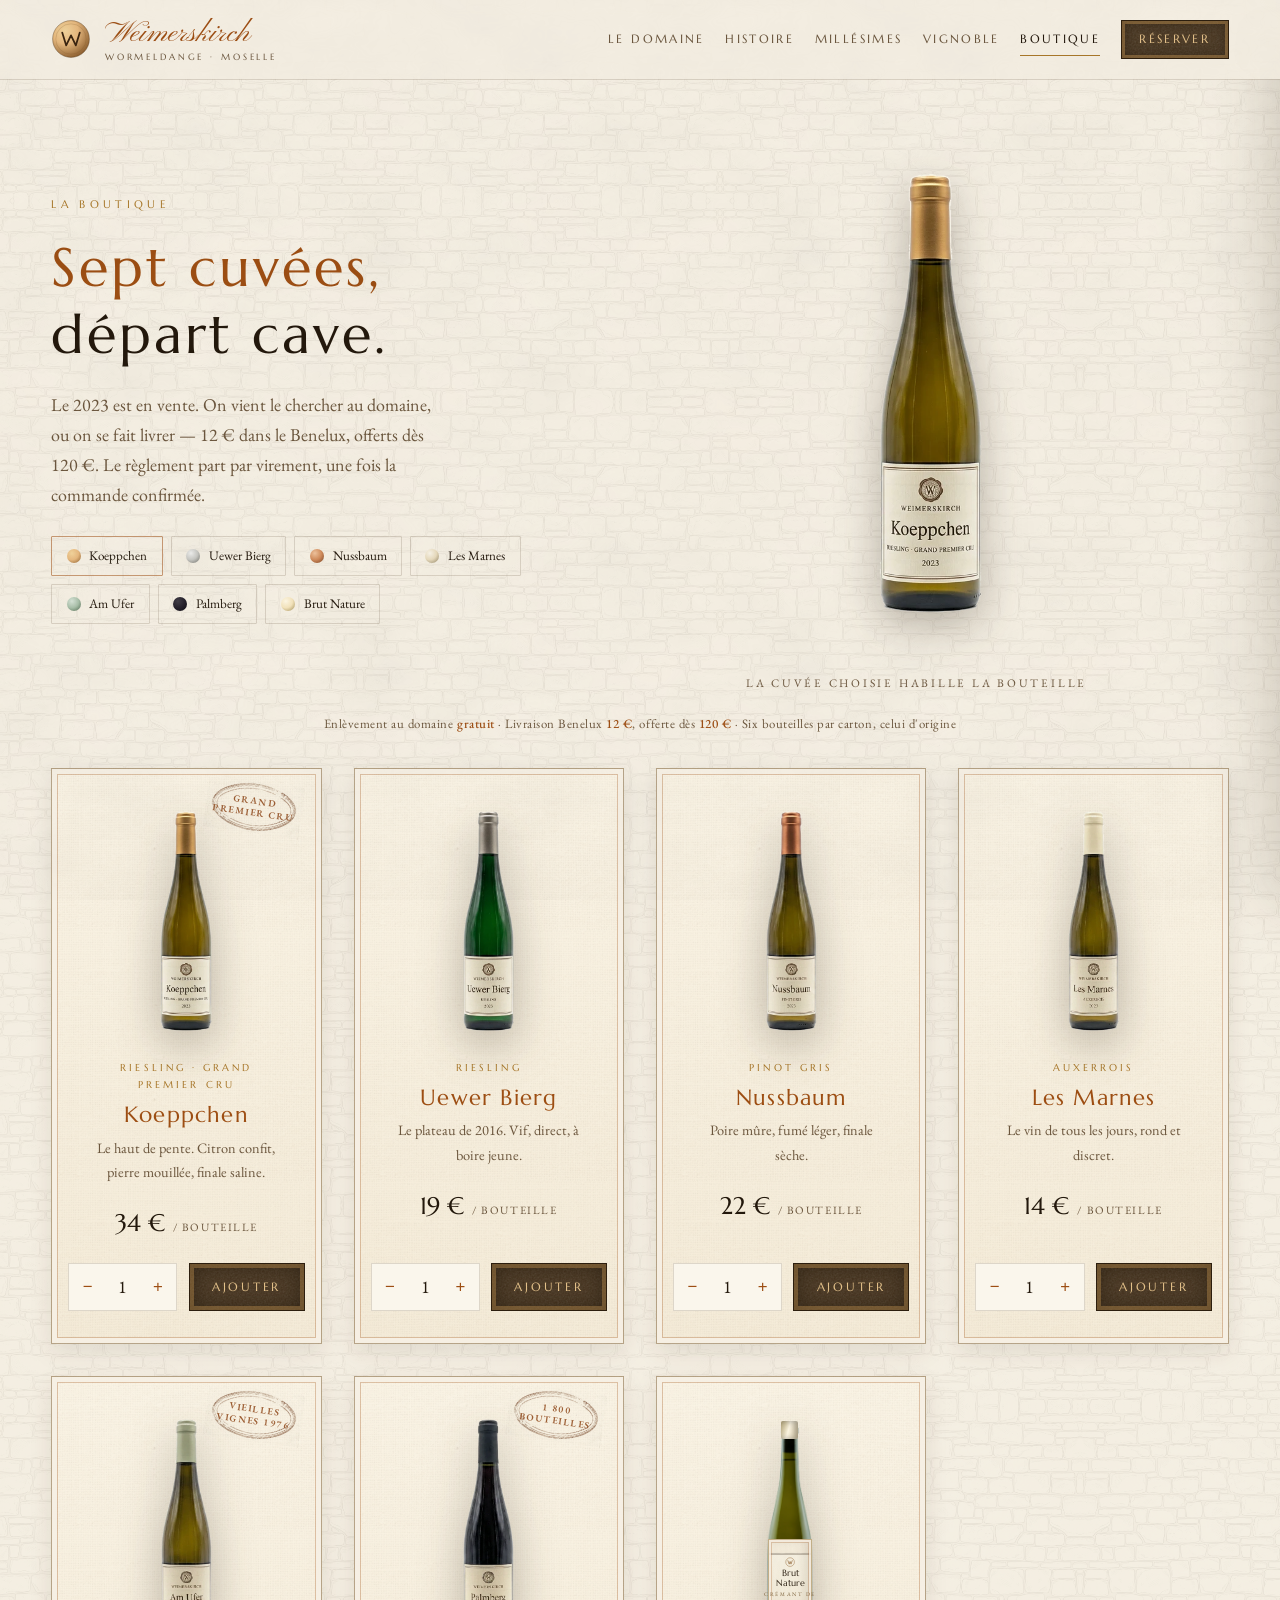
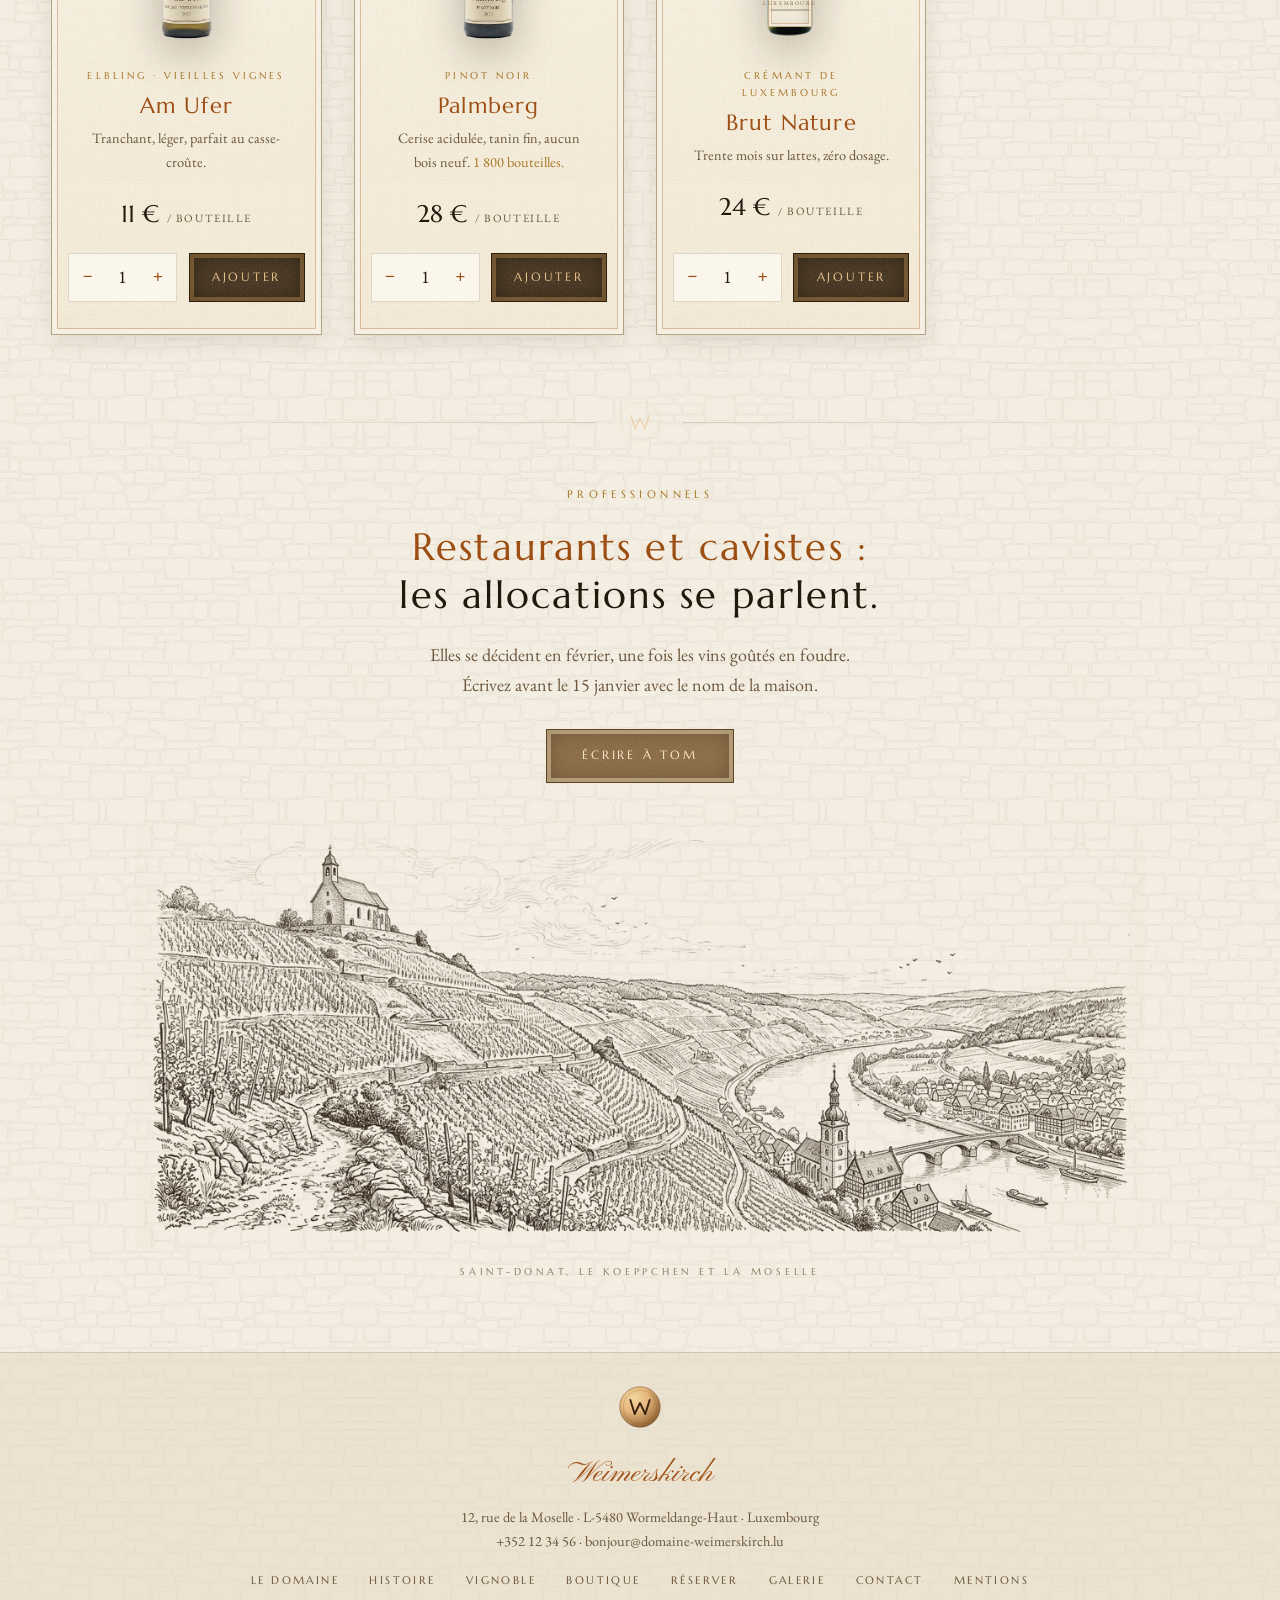
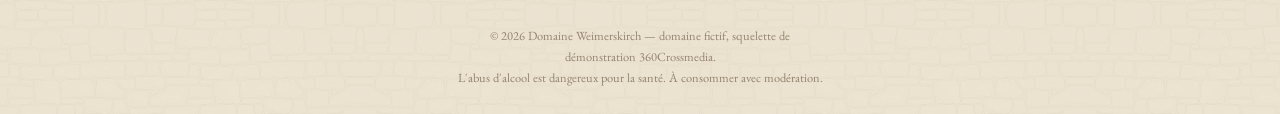
==== boutique.html @ f06a96c1 "Domaine Weimerskirch — site pilote vigneron (démo) Co-Authored-By: Claude Fable 5 <noreply@anthropic" ====
<!DOCTYPE html>
<html lang="fr">
<head>
<meta charset="utf-8">
<meta name="viewport" content="width=device-width, initial-scale=1">
<title>Boutique — Domaine Weimerskirch</title>
<meta name="description" content="Les sept cuvées du domaine, départ cave ou livraison Benelux. Enlèvement gratuit, livraison offerte dès 120 €.">
<link rel="preconnect" href="https://fonts.googleapis.com">
<link rel="preconnect" href="https://fonts.gstatic.com" crossorigin>
<link href="https://fonts.googleapis.com/css2?family=Marcellus&family=EB+Garamond:ital,wght@0,400..600;1,400..500&family=Pinyon+Script&display=swap" rel="stylesheet">
<link rel="stylesheet" href="assets/css/site.css">
<link rel="icon" href="data:image/svg+xml,%3Csvg xmlns='http://www.w3.org/2000/svg' viewBox='0 0 32 32'%3E%3Ccircle cx='16' cy='16' r='15' fill='%23e6b87e'/%3E%3Cpath d='M9 11 L12.4 21.5 L16 13.5 L19.6 21.5 L23 11' fill='none' stroke='%233a2410' stroke-width='2.6' stroke-linejoin='round' stroke-linecap='round'/%3E%3C/svg%3E">
</head>
<body>
<a class="saut-contenu" href="#contenu">Aller au contenu</a>

<div class="barre barre--posee" data-barre>
  <a class="marque" href="index.html">
    <svg class="marque__sceau" viewBox="0 0 100 100" aria-hidden="true">
  <defs><radialGradient id="orSceaumarquesceau" cx="34%" cy="28%" r="78%">
    <stop offset="0%" stop-color="#f2d49c"/><stop offset="45%" stop-color="#e6b87e"/><stop offset="100%" stop-color="#8a5c2c"/>
  </radialGradient></defs>
  <circle cx="50" cy="50" r="46" fill="url(#orSceaumarquesceau)"/>
  <circle cx="50" cy="50" r="46" fill="none" stroke="#553a1c" stroke-width="1"/>
  <circle cx="50" cy="50" r="38" fill="none" stroke="#7a5228" stroke-width="0.7" opacity="0.7"/>
  <path d="M28 34 L38 66 L50 41 L62 66 L72 34" fill="none" stroke="#3a2410" stroke-width="4.4" stroke-linejoin="round" stroke-linecap="round"/>
</svg>
    <span class="marque__nom">Weimerskirch<span class="marque__lieu">Wormeldange · Moselle</span></span>
  </a>
  <button class="bouton-menu" type="button" data-bouton-menu aria-expanded="false" aria-controls="navigation">Menu</button>
  <nav class="nav" id="navigation" data-nav aria-label="Principale">
    <a href="index.html">Le domaine</a>
    <a href="histoire.html">Histoire</a>
    <a href="histoire.html#carnet" data-va-carnet>Millésimes</a>
    <a href="vignoble.html">Vignoble</a>
    <a href="boutique.html" aria-current="page">Boutique</a>
    <a class="nav__panier" href="boutique.html#panier" data-panier-lien data-vide="true">Panier</a>
    <a class="nav__action" href="reservation.html">Réserver</a>
  </nav>
</div>
<main id="contenu">

<section class="section" style="padding-top:3rem;padding-bottom:2.5rem">
  <div class="section__contenu duo" style="align-items:center">
    <div data-lever>
      <p class="avant-titre">La boutique</p>
      <h1>Sept cuvées,<br><em>départ cave.</em></h1>
      <p class="sourdine" style="max-width:44ch">Le 2023 est en vente. On vient le chercher au domaine,
      ou on se fait livrer — 12 € dans le Benelux, offerts dès 120 €. Le règlement
      part par virement, une fois la commande confirmée.</p>
      <div class="cuvee-choix" data-cuvee-choix style="display:flex;flex-wrap:wrap;gap:0.5rem;margin-top:1.6rem"></div>
    </div>
    <div>
      <div data-scene3d style="aspect-ratio:3/4;max-height:540px;max-width:400px;margin-inline:auto;position:relative">
        <p data-scene3d-legende style="position:absolute;left:0;right:0;bottom:0.6rem;text-align:center;font-size:0.66rem;letter-spacing:0.24em;text-transform:uppercase;color:var(--cendre);margin:0">
          La cuvée choisie habille la bouteille</p>
      </div>
    </div>
  </div>
</section>

<div class="bandeau-boutique">Enlèvement au domaine <strong>gratuit</strong> · Livraison Benelux <strong>12 €</strong>, offerte dès <strong>120 €</strong> · Six bouteilles par carton, celui d'origine</div>

<section class="section">
  <div class="section__contenu">
    <div class="rayon" data-rayon></div>
  </div>
</section>

<section class="section section--panneau">
  <div class="section__contenu centre">
    <div class="sceau-section" aria-hidden="true"><svg viewBox="0 0 100 100" aria-hidden="true">
  <circle cx="50" cy="50" r="46" fill="none" stroke="#e6b87e" stroke-width="1" opacity="0.55"/>
  <path d="M28 34 L38 66 L50 41 L62 66 L72 34" fill="none" stroke="#e6b87e" stroke-width="2.4" stroke-linejoin="round" opacity="0.65"/>
</svg></div>
    <p class="avant-titre">Professionnels</p>
    <h2 style="max-width:26ch;margin-inline:auto">Restaurants et cavistes : <em>les allocations se parlent.</em></h2>
    <p class="sourdine" style="margin-inline:auto;max-width:52ch">Elles se décident en février, une fois les vins
    goûtés en foudre. Écrivez avant le 15 janvier avec le nom de la maison.</p>
    <p style="margin-top:1.8rem"><a class="bouton" href="contact.html">Écrire à Tom</a></p>
  </div>
</section>
</main>

<div class="voile" data-voile hidden></div>
<aside class="tiroir" data-tiroir aria-label="Panier" hidden>
  <div class="tiroir__tete">
    <h2>Panier</h2>
    <button class="tiroir__fermer" type="button" data-tiroir-fermer>Fermer</button>
  </div>
  <div class="tiroir__lignes" data-tiroir-lignes></div>
  <div class="tiroir__pied">
    <p class="tiroir__total"><small>Sous-total</small> <output data-tiroir-total>0 €</output></p>
    <a class="bouton--plein" href="commande.html">Passer commande</a>
  </div>
</aside>

<footer class="pied">
  <div class="pied__sceau"><svg class="" viewBox="0 0 100 100" aria-hidden="true">
  <defs><radialGradient id="orSceau" cx="34%" cy="28%" r="78%">
    <stop offset="0%" stop-color="#f2d49c"/><stop offset="45%" stop-color="#e6b87e"/><stop offset="100%" stop-color="#8a5c2c"/>
  </radialGradient></defs>
  <circle cx="50" cy="50" r="46" fill="url(#orSceau)"/>
  <circle cx="50" cy="50" r="46" fill="none" stroke="#553a1c" stroke-width="1"/>
  <circle cx="50" cy="50" r="38" fill="none" stroke="#7a5228" stroke-width="0.7" opacity="0.7"/>
  <path d="M28 34 L38 66 L50 41 L62 66 L72 34" fill="none" stroke="#3a2410" stroke-width="4.4" stroke-linejoin="round" stroke-linecap="round"/>
</svg></div>
  <p class="pied__nom">Weimerskirch</p>
  <p class="pied__adresse">12, rue de la Moselle · L-5480 Wormeldange-Haut · Luxembourg<br>
  <a href="tel:+352123456">+352 12 34 56</a> · <a href="mailto:bonjour@domaine-weimerskirch.lu">bonjour@domaine-weimerskirch.lu</a></p>
  <nav class="pied__nav" aria-label="Pied de page">
    <a href="index.html">Le domaine</a>
    <a href="histoire.html">Histoire</a>
    <a href="vignoble.html">Vignoble</a>
    <a href="boutique.html">Boutique</a>
    <a href="reservation.html">Réserver</a>
    <a href="galerie.html">Galerie</a>
    <a href="contact.html">Contact</a>
    <a href="mentions.html">Mentions</a>
  </nav>
  <p class="pied__mention">© 2026 Domaine Weimerskirch — domaine fictif, squelette de démonstration 360Crossmedia.<br>
  L'abus d'alcool est dangereux pour la santé. À consommer avec modération.</p>
</footer>
<script src="assets/js/site.js"></script>
<script src="assets/js/boutique.js"></script>
</body>
</html>
---- assets/css/site.css ----
/* =====================================================================
   DOMAINE WEIMERSKIRCH — v5
   La typo validée de la v2 (Marcellus, cuivre, Pinyon) sur fond clair :
   la page est ivoire et chaude, les photos de cave restent sombres et
   portent le registre. Boutique, réservation et 3D conservées.
   ===================================================================== */

:root {
  /* Fonds clairs, du papier au parchemin */
  --lin:       #f4eee2;
  --parchemin: #ebe2d0;
  --carte:     #faf6ec;

  /* Encres */
  --encre:  #23180c;   /* texte courant : brun très foncé, jamais noir */
  --terre:  #6b563d;   /* texte secondaire */
  --cuivre: #9d4e13;   /* accent v2, assombri pour tenir sur clair */
  --or:     #a87729;
  --feuille: #5c6e3c;   /* labels, sceaux, états actifs */
  --craie:  #f2ede8;   /* texte sur photo */
  --ligne:  rgba(119, 100, 79, 0.22);

  /* Sur les photos : la nuit de la v2 */
  --nuit: #14100d;

  --titre: 'Marcellus', 'Hoefler Text', Georgia, serif;
  --corps: 'EB Garamond', 'Iowan Old Style', Georgia, serif;
  --plume: 'Pinyon Script', cursive;

  --marge: clamp(1.5rem, 4vw, 4.5rem);
  --page: 1280px;
  --doux: cubic-bezier(0.25, 0.6, 0.3, 1);
}

* { box-sizing: border-box; }
html { -webkit-text-size-adjust: 100%; scroll-behavior: smooth; }

body {
  margin: 0;
  background: var(--lin);
  position: relative;
  color: var(--encre);
  font-family: var(--corps);
  font-size: 18px;
  font-weight: 400;
  line-height: 1.68;
  -webkit-font-smoothing: antialiased;
}

/* Le mur : moellons assisés dessinés, posés en fond de page.
   Les objets (cartes, registre, photos) sont posés dessus, opaques. */
body::before {
  content: '';
  position: absolute; /* défile avec la page — retour client */
  inset: 0;
  z-index: -1;
  pointer-events: none;
  opacity: 0.08;
  background-image: url('../img/mur-grave.jpg');
  background-size: 720px;
}
/* et la matière par-dessus, discrète */
body::after {
  content: '';
  position: fixed;
  inset: 0;
  z-index: 900;
  pointer-events: none;
  mix-blend-mode: multiply;
  opacity: 0.16;
  background-image: url("data:image/svg+xml,%3Csvg xmlns='http://www.w3.org/2000/svg' width='420' height='420'%3E%3Cfilter id='p'%3E%3CfeTurbulence type='fractalNoise' baseFrequency='0.012 0.018' numOctaves='4' seed='7' stitchTiles='stitch'/%3E%3CfeColorMatrix type='saturate' values='0'/%3E%3C/filter%3E%3Crect width='420' height='420' filter='url(%23p)' opacity='0.5'/%3E%3C/svg%3E");
}

::selection { background: rgba(168, 95, 40, 0.22); }

img { max-width: 100%; display: block; }
figure, dl, dd, p { margin: 0; }
p { margin-bottom: 1.1em; max-width: 62ch; }
p:last-child { margin-bottom: 0; }

h1, h2, h3 {
  font-family: var(--titre);
  font-weight: 400;
  letter-spacing: 0.055em;
  line-height: 1.24;
  color: var(--cuivre);
  margin: 0 0 1.3rem;
  text-wrap: balance;
}
h1 { font-size: clamp(2rem, 4.4vw, 3.4rem); }
h2 { font-size: clamp(1.7rem, 3vw, 2.5rem); }
h3 { font-size: clamp(1.2rem, 1.8vw, 1.55rem); color: var(--or); }

em { font-style: normal; color: var(--encre); }
.heros em { color: var(--craie); }

a { color: var(--cuivre); }
:focus-visible { outline: 2px solid var(--or); outline-offset: 3px; }

.saut-contenu {
  position: absolute; left: -9999px; top: 0; z-index: 100;
  background: var(--encre); color: var(--carte);
  padding: 0.8rem 1.3rem; font-size: 0.85rem; letter-spacing: 0.08em;
}
.saut-contenu:focus { left: 0; }

@media (prefers-reduced-motion: reduce) {
  html { scroll-behavior: auto; }
  *, *::before, *::after { animation: none !important; transition: none !important; }
}

/* ---------- Étiquettes : serif lettré, comme en v2 --------------------- */

.avant-titre {
  font-family: var(--titre);
  font-size: 0.68rem;
  letter-spacing: 0.4em;
  text-transform: uppercase;
  color: var(--or);
  margin: 0 0 1.3rem;
}

.sourdine { color: var(--terre); }

/* ---------- Barre : ivoire, toujours — aucun changement d'état ---------- */

.barre {
  position: fixed;
  top: 0; left: 0; right: 0;
  z-index: 90;
  display: flex;
  align-items: center;
  justify-content: space-between;
  gap: 2rem;
  padding: 1.1rem var(--marge);
  background: rgba(244, 238, 226, 0.96);
  backdrop-filter: blur(12px);
  -webkit-backdrop-filter: blur(12px);
  box-shadow: 0 1px 0 var(--ligne);
  transition: padding 400ms ease;
}
.barre[data-fond='true'] { padding-block: 0.7rem; }
.barre--posee { position: sticky; top: 0; }

.marque {
  display: flex;
  align-items: center;
  gap: 0.85rem;
  text-decoration: none;
  color: var(--cuivre);
  flex: none;
}
.marque__sceau { width: 40px; height: auto; flex: none; }
.marque__nom {
  font-family: var(--plume);
  font-size: 1.9rem;
  line-height: 0.9;
  padding-top: 0.12em;
}
.marque__lieu {
  display: block;
  font-family: var(--titre);
  font-size: 0.56rem;
  letter-spacing: 0.32em;
  text-transform: uppercase;
  color: var(--terre);
  padding-top: 0.5em;
}

.nav { display: flex; align-items: center; gap: clamp(0.9rem, 1.6vw, 1.8rem); }
.nav a {
  font-family: var(--titre);
  font-size: 0.74rem;
  letter-spacing: 0.2em;
  text-transform: uppercase;
  text-decoration: none;
  color: var(--terre);
  padding: 0.4rem 0;
  border-bottom: 1px solid transparent;
  transition: color 300ms ease, border-color 300ms ease;
}
.nav a:hover, .nav a:focus-visible { color: var(--encre); }
.nav a[aria-current='page'] { border-bottom-color: var(--or); color: var(--encre); }

.nav a.nav__action {
  background-color: #46331d;
  background-image: url("data:image/svg+xml,%3Csvg xmlns='http://www.w3.org/2000/svg' width='140' height='140'%3E%3Cfilter id='gb3'%3E%3CfeTurbulence type='fractalNoise' baseFrequency='0.55' numOctaves='3' stitchTiles='stitch'/%3E%3CfeColorMatrix type='saturate' values='0'/%3E%3C/filter%3E%3Crect width='140' height='140' filter='url(%23gb3)' opacity='0.16'/%3E%3C/svg%3E");
  border: 1px solid #2c1e0e;
  box-shadow: inset 0 0 0 2px rgba(70, 51, 29, 0), inset 0 0 0 3px rgba(196, 148, 82, 0.45), inset 0 0 14px rgba(20, 12, 4, 0.5);
  padding: 0.55rem 1.1rem;
  color: #e3c18a;
}
.nav a.nav__action:hover { background-color: #503a21; color: #f2d7a4; }

.nav a.nav__panier {
  border: 1px solid rgba(157, 78, 19, 0.55);
  box-shadow: inset 0 0 0 2px rgba(250, 246, 236, 0.9), inset 0 0 0 3px rgba(157, 78, 19, 0.25);
  background: var(--carte);
  padding: 0.45rem 0.95rem;
  color: var(--cuivre);
}
.nav a.nav__panier:hover { color: var(--encre); border-color: var(--encre); }
.nav a.nav__panier[data-vide='true'] { display: none; }

.bouton-menu {
  display: none;
  background: none; border: 0;
  color: var(--cuivre);
  font-family: var(--titre);
  font-size: 0.74rem;
  letter-spacing: 0.2em; text-transform: uppercase;
  cursor: pointer;
  padding: 0.5rem 0;
}

@media (max-width: 1080px) {
  /* Volet accroché SOUS la barre : la barre a un backdrop-filter, qui fait
     d'elle le bloc conteneur de tout descendant fixed — un panneau fixed
     plein écran s'y retrouve écrasé à la hauteur de la barre. On reste donc
     en absolute, relatif à la barre, en volet opaque. */
  .nav {
    position: absolute; top: 100%; left: 0; right: 0; z-index: 50;
    background: #f4eee2;
    border-top: 1px solid var(--ligne);
    box-shadow: 0 30px 60px rgba(35, 24, 12, 0.2);
    flex-direction: column;
    align-items: center;
    padding: 2.2rem 0 2.6rem;
    gap: 1.2rem;
    opacity: 0;
    transform: translateY(-8px);
    pointer-events: none;
    transition: opacity 300ms ease, transform 300ms ease;
  }
  .nav[data-ouvert='true'] { opacity: 1; transform: none; pointer-events: auto; }
  .nav a { font-size: 1.05rem; letter-spacing: 0.26em; }
  .bouton-menu { display: block; position: relative; z-index: 60; }
}

/* ---------- Héros photo : l'ADN sombre de la v2, en ouverture ---------- */

.heros {
  position: relative;
  z-index: 2; /* les photos passent devant le sarment */
  min-height: 92svh;
  display: grid;
  align-items: end;
  isolation: isolate;
  overflow: hidden;
  color: var(--craie);
}
.heros--court { min-height: 62svh; }

.heros__photo {
  /* débord haut : la parallaxe peut la faire glisser sans découvrir le fond */
  position: absolute; inset: -26% 0 auto; z-index: -2;
  width: 100%; height: 126%;
  animation: photo-nait 1600ms ease both;
  object-fit: cover;
  filter: sepia(0.16) saturate(0.94) brightness(0.97) contrast(1.04);
}
.heros--sombre .heros__photo {
  filter: sepia(0.22) saturate(0.75) brightness(0.62) contrast(1.06);
}
.heros::after {
  content: '';
  position: absolute; inset: 0; z-index: -1;
  background:
    radial-gradient(130% 130% at 50% 45%, transparent 58%, rgba(244, 238, 226, 0.85) 100%),
    radial-gradient(30% 16% at 50% 82%, rgba(12, 9, 7, 0.6), transparent 72%),
    linear-gradient(rgba(14, 10, 8, 0.1), rgba(14, 10, 8, 0.06) 30%, rgba(14, 10, 8, 0.45) 74%, rgba(14, 10, 8, 0.78));
}

.heros__dire {
  position: relative;
  z-index: 1;
  padding: 9rem var(--marge) clamp(4.5rem, 9vh, 7rem);
  max-width: var(--page);
  width: 100%;
  margin-inline: auto;
}

.heros__annee {
  font-family: var(--titre);
  font-size: 0.68rem;
  letter-spacing: 0.42em;
  text-transform: uppercase;
  color: var(--craie);
  opacity: 0.9;
  margin: 0 0 1.5rem;
}
.heros h1 { color: var(--craie); }
.heros h1 em { color: #e8b872; }
.heros__sous { color: rgba(242, 237, 232, 0.75); max-width: 46ch; font-size: 1.02rem; }

.heros [data-lever] { opacity: 0; animation: lever 1100ms ease forwards; }
.heros [data-lever='2'] { animation-delay: 180ms; }
.heros [data-lever='3'] { animation-delay: 360ms; }
@keyframes lever { from { opacity: 0; } to { opacity: 1; } }
@keyframes photo-nait { from { opacity: 0; } to { opacity: 1; } }

/* ---------- L'entrée : un mur, une grande fenêtre sur la cave ----------- */

.entree {
  min-height: 0;
  display: grid;
  grid-template-columns: minmax(0, 1fr) minmax(0, 1fr);
  gap: clamp(2.5rem, 6vw, 6rem);
  align-items: center;
  max-width: var(--page);
  margin-inline: auto;
  padding: 6.6rem var(--marge) 2rem;
}
.entree__dire { transform: translateY(-1.4rem); }

/* La vue : photo nette, ombre douce, légende — rien d'autre. */
.vue { margin: 0; }
.vue img {
  display: block;
  width: 100%; height: auto;
  max-height: 62vh;
  object-fit: cover;
  box-shadow: 0 18px 44px rgba(43, 32, 19, 0.26);
}
.vue figcaption {
  margin-top: 0.7rem;
  text-align: center;
  font-family: var(--titre);
  font-size: 0.62rem;
  letter-spacing: 0.28em;
  text-transform: uppercase;
  color: var(--terre);
}

.fenetre { position: relative; isolation: isolate; margin: 0; }
.fenetre__cadre { display: block; width: 100%; height: auto; }
.fenetre__photo {
  position: absolute;
  left: 14.9%; top: 15.5%;
  width: 70.7%; height: 70.7%;
  object-fit: cover;
  z-index: -1;
}
.fenetre figcaption {
  margin-top: 0.4rem;
  text-align: center;
  font-family: var(--titre);
  font-size: 0.62rem;
  letter-spacing: 0.28em;
  text-transform: uppercase;
  color: var(--terre);
}
.entree--page { padding-top: 6.6rem; padding-bottom: 0.4rem; }
.entree--page .cliche { max-height: 56vh; }
.entree--page h1 { font-size: clamp(2rem, 4.2vw, 3.4rem); }
.entree__dire h1 { margin-bottom: 1.4rem; }
.entree__sous { color: var(--terre); max-width: 42ch; }
.entree__actions { display: flex; flex-wrap: wrap; gap: 1rem; margin-top: 2.2rem; }
.entree .cliche { max-height: 72vh; margin: 12px; }
@media (max-width: 900px) {
  .entree { grid-template-columns: 1fr; min-height: 0; padding-top: 7rem; }
}

/* ---------- Sections ---------------------------------------------------- */

.section { padding: clamp(1.7rem, 3.4vh, 2.8rem) var(--marge); }
.section__contenu { max-width: var(--page); margin-inline: auto; }

/* Centrage : centrer le texte ne suffit pas — les paragraphes ont une largeur
   limitée (62ch), leur BOÎTE doit aussi être centrée, sinon œillets et boutons
   restent collés à gauche pendant que les titres flottent au milieu. */
.centre { text-align: center; }
.centre h1, .centre h2, .centre h3, .centre p, .centre .avant-titre { margin-inline: auto; }
.section--panneau {
  /* plus d'aplat teinté : le texte vit sur le mur, comme tout le reste */
  padding-block: clamp(2rem, 4vh, 3.4rem);
}

.duo {
  display: grid;
  grid-template-columns: minmax(0, 1fr) minmax(0, 1.1fr);
  gap: clamp(1.6rem, 3vw, 3rem);
  align-items: center;
}
.duo .cliche { margin: 22px; }
.duo--texte-droite { grid-template-columns: minmax(0, 1.1fr) minmax(0, 1fr); }
@media (max-width: 900px) { .duo, .duo--texte-droite { grid-template-columns: 1fr; } }

.lien {
  display: inline-block;
  font-family: var(--titre);
  font-size: 0.72rem;
  letter-spacing: 0.24em;
  text-transform: uppercase;
  color: var(--cuivre);
  text-decoration: none;
  border-bottom: 1px solid rgba(168, 95, 40, 0.4);
  padding-bottom: 0.35rem;
  margin-top: 1.5rem;
  transition: border-color 250ms ease, color 250ms ease;
}
.lien:hover { border-bottom-color: var(--cuivre); color: var(--encre); }

.bouton, .bouton--plein {
  display: inline-block;
  font-family: var(--titre);
  font-size: 0.72rem;
  letter-spacing: 0.24em;
  text-transform: uppercase;
  padding: 1rem 2.2rem;
  cursor: pointer;
  text-decoration: none;
  transition: background 250ms ease, color 250ms ease, border-color 250ms ease;
}
.bouton {
  background-color: #8a6a42;
  background-image: url("data:image/svg+xml,%3Csvg xmlns='http://www.w3.org/2000/svg' width='140' height='140'%3E%3Cfilter id='gb2'%3E%3CfeTurbulence type='fractalNoise' baseFrequency='0.55' numOctaves='3' stitchTiles='stitch'/%3E%3CfeColorMatrix type='saturate' values='0'/%3E%3C/filter%3E%3Crect width='140' height='140' filter='url(%23gb2)' opacity='0.14'/%3E%3C/svg%3E");
  border: 1px solid #5d4322;
  box-shadow:
    inset 0 0 0 3px rgba(70, 51, 29, 0),
    inset 0 0 0 4px rgba(244, 226, 188, 0.45),
    inset 0 0 22px rgba(50, 32, 12, 0.4);
  color: #f6e7c8;
}
.bouton:hover {
  background-color: #96744a;
  color: #fdf3dc;
  box-shadow:
    inset 0 0 0 3px rgba(70, 51, 29, 0),
    inset 0 0 0 4px rgba(250, 234, 198, 0.65),
    inset 0 0 22px rgba(50, 32, 12, 0.35);
}
.bouton--plein {
  background-color: #46331d;
  background-image: url("data:image/svg+xml,%3Csvg xmlns='http://www.w3.org/2000/svg' width='140' height='140'%3E%3Cfilter id='gb'%3E%3CfeTurbulence type='fractalNoise' baseFrequency='0.55' numOctaves='3' stitchTiles='stitch'/%3E%3CfeColorMatrix type='saturate' values='0'/%3E%3C/filter%3E%3Crect width='140' height='140' filter='url(%23gb)' opacity='0.16'/%3E%3C/svg%3E");
  border: 1px solid #2c1e0e;
  box-shadow:
    inset 0 0 0 3px rgba(70, 51, 29, 0),
    inset 0 0 0 4px rgba(196, 148, 82, 0.4),
    inset 0 0 26px rgba(20, 12, 4, 0.55);
  color: #e3c18a;
}
.bouton--plein:hover {
  background-color: #503a21;
  color: #f2d7a4;
  box-shadow:
    inset 0 0 0 3px rgba(70, 51, 29, 0),
    inset 0 0 0 4px rgba(224, 180, 112, 0.7),
    inset 0 0 26px rgba(20, 12, 4, 0.5);
}
.bouton[disabled], .bouton--plein[disabled] { opacity: 0.4; pointer-events: none; }

/* ---------- Photos ------------------------------------------------------- */

.cliche img, .respiration img {
  filter: sepia(0.16) saturate(0.94) brightness(0.97) contrast(1.04);
}

.cliche {
  position: relative;
  overflow: visible;
}
.cliche img { width: 100%; height: 100%; object-fit: cover; }
.cliche--45 { aspect-ratio: 4 / 5; }
.cliche--32 { aspect-ratio: 3 / 2; }
.cliche--11 { aspect-ratio: 1 / 1; }
.cliche { box-shadow: 0 18px 50px rgba(43, 32, 19, 0.14); }


.cliche figcaption {
  position: absolute; left: 0; right: 0; bottom: 0; z-index: 1;
  padding: 1.2rem 1.4rem;
  font-family: var(--titre);
  font-size: 0.62rem;
  letter-spacing: 0.24em;
  text-transform: uppercase;
  color: rgba(242, 237, 232, 0.85);
  background: linear-gradient(transparent, rgba(16, 12, 9, 0.65));
}

.respiration {
  position: relative;
  z-index: 2; /* devant le sarment, comme une fenêtre */
  height: clamp(340px, 58vh, 580px);
  overflow: hidden;
}
.respiration img { width: 100%; height: 130%; margin-top: -15%; object-fit: cover; }
.respiration::after {
  content: '';
  position: absolute; inset: 0;
  background: linear-gradient(rgba(20, 16, 13, 0.14), transparent 30%, transparent 70%, rgba(20, 16, 13, 0.2));
  pointer-events: none;
}

/* ---------- Le sceau ----------------------------------------------------- */

.sceau-section {
  display: flex;
  align-items: center;
  gap: 1.4rem;
  margin-bottom: 2.6rem;
}
.sceau-section::before, .sceau-section::after {
  content: '';
  height: 1px;
  flex: 1;
  background: linear-gradient(90deg, transparent, var(--ligne));
}
.sceau-section::after { background: linear-gradient(90deg, var(--ligne), transparent); }
.sceau-section svg { width: 42px; height: 42px; flex: none; }

/* ---------- La lignée : zigzag autour de la liane centrale ---------------- */

.lignee { position: relative; max-width: 940px; margin-inline: auto; padding: 0.8rem 0; }
.lignee__temps { position: relative; padding: 0.7rem 0; }
.lignee__temps:nth-child(odd)  { width: calc(50% - 76px); margin-right: auto; text-align: right; }
.lignee__temps:nth-child(even) { width: calc(50% - 76px); margin-left: auto; text-align: left; }
.lignee__temps p { max-width: none; }
.lignee__temps:nth-child(odd) p { margin-left: auto; }

/* le médaillon vit SUR la liane, au centre */
.lignee__sceau { display: none; }
.lignee__sceau--ancien {
  width: 52px; height: 52px;
  position: absolute;
  top: 2rem;
  z-index: 1;
}
.lignee__temps:nth-child(odd)  .lignee__sceau { right: -102px; }
.lignee__temps:nth-child(even) .lignee__sceau { left: -102px; }

.lignee__epoque {
  font-family: var(--titre);
  font-size: 0.68rem;
  letter-spacing: 0.38em;
  text-transform: uppercase;
  color: var(--or);
  display: block;
  margin-bottom: 0.7rem;
}
.lignee__temps h3 { color: var(--cuivre); }
.lignee__temps p { color: var(--terre); }

@media (max-width: 760px) {
  .lignee__temps:nth-child(odd), .lignee__temps:nth-child(even) {
    width: 100%; margin: 0; text-align: center;
  }
  .lignee__sceau { position: static; margin: 0 auto 1rem; }
  .vigne-lignee { display: none; }
}

/* ---------- Cuvées (page vins) -------------------------------------------- */

.cave {
  display: grid;
  grid-template-columns: repeat(auto-fit, minmax(280px, 1fr));
  gap: clamp(2rem, 4vw, 3.5rem) clamp(2rem, 4vw, 4rem);
}
.cuvee { text-align: center; padding: 2.2rem 1.6rem 1.8rem; }
.cuvee__flacon { display: flex; justify-content: center; margin-bottom: 1.6rem; }

.capsule {
  width: 84px; height: 84px;
  margin: 0 auto 1.5rem;
  border-radius: 50%;
  position: relative;
  box-shadow:
    inset 0 2px 5px rgba(255, 255, 255, 0.35),
    inset 0 -5px 10px rgba(43, 32, 19, 0.3),
    0 10px 24px rgba(43, 32, 19, 0.22);
  transition: transform 500ms var(--doux);
}
.cuvee:hover .capsule, .produit:hover .capsule { transform: translateY(-3px); }
.capsule svg { position: absolute; inset: 16%; opacity: 0.75; }

.cuvee__cepage, .produit__cepage {
  font-family: var(--titre);
  font-size: 0.64rem;
  letter-spacing: 0.3em;
  text-transform: uppercase;
  color: var(--or);
  display: block;
  margin-bottom: 0.55rem;
}
.cuvee h3 { margin-bottom: 0.7rem; font-size: 1.5rem; color: var(--cuivre); }
.cuvee p { color: var(--terre); font-size: 0.96rem; max-width: 38ch; margin-inline: auto; }
.cuvee__faits {
  margin-top: 1rem;
  font-family: var(--titre);
  font-size: 0.7rem;
  letter-spacing: 0.16em;
  text-transform: uppercase;
  color: var(--terre);
}

/* ---------- Le flacon : vraie bouteille, notre étiquette --------------- */

.flacon {
  position: relative;
  display: inline-block;
  aspect-ratio: 291 / 1000; /* flûte mosellane 582x2000 */
  filter: drop-shadow(0 14px 22px rgba(43, 32, 19, 0.3));
}
.flacon > img { position: absolute; inset: 0; width: 100%; height: 100%; object-fit: contain; }
.flacon__cou {
  position: absolute;
  left: 34.8%; top: 1%;
  width: 26%; height: 8.2%;
  border-radius: 2px;
  box-shadow: inset -4px 0 6px rgba(0, 0, 0, 0.35), inset 3px 0 4px rgba(255, 255, 255, 0.25);
}
.flacon__etq {
  position: absolute;
  left: 13.2%; right: 16.8%;
  top: 54.5%; height: 40%;
  background: linear-gradient(rgba(250, 245, 232, 0.72), rgba(243, 236, 219, 0.72)), url('../img/papier-etiquette.jpg') center / 240%;
  border: 1px solid #c2ae87;
  box-shadow: inset 0 0 0 2px rgba(250, 246, 236, 0.8), inset 0 0 0 3px rgba(157, 78, 19, 0.25), inset -6px 0 10px rgba(60, 40, 20, 0.12);
  display: flex;
  flex-direction: column;
  align-items: center;
  justify-content: center;
  gap: 2%;
  text-align: center;
  padding: 3% 4%;
}
.flacon__etq svg { width: 27%; height: auto; }
.flacon__nom { font-family: var(--titre); color: #2c2013; font-size: clamp(0.55rem, calc(var(--flacon-h, 230px) * 0.042), 1.5rem); line-height: 1.05; }
.flacon__cepage { font-family: var(--corps); letter-spacing: 0.28em; text-transform: uppercase; color: #7a5f38; font-size: clamp(0.34rem, calc(var(--flacon-h, 230px) * 0.019), 0.7rem); }

/* ---------- Boutique ------------------------------------------------------- */

.bandeau-boutique {
  padding: 0 var(--marge) 0.2rem;
  margin-top: -1.2rem;
  text-align: center;
  font-size: 0.8rem;
  color: var(--terre);
  letter-spacing: 0.04em;
}
.bandeau-boutique strong { color: var(--cuivre); font-weight: 500; }

.rayon {
  display: grid;
  grid-template-columns: repeat(auto-fill, minmax(270px, 1fr));
  gap: clamp(1.4rem, 2.5vw, 2.2rem);
}

.produit {
  position: relative;
  background: linear-gradient(rgba(250, 245, 232, 0.88), rgba(244, 236, 218, 0.88)), url('../img/lin.jpg') center / 460px;
  border: 1px solid rgba(120, 90, 50, 0.5);
  box-shadow: inset 0 0 0 5px rgba(250, 246, 236, 0.9), inset 0 0 0 6px rgba(157, 78, 19, 0.3), 0 8px 22px rgba(43, 32, 19, 0.1);
  padding: 2.6rem 2.2rem 2rem;
  text-align: center;
  display: flex;
  flex-direction: column;
  transition: box-shadow 350ms ease, transform 500ms var(--doux);
}
.produit:hover { box-shadow: inset 0 0 0 5px rgba(250, 246, 236, 0.9), inset 0 0 0 6px rgba(157, 78, 19, 0.3), 0 14px 34px rgba(43, 32, 19, 0.16); transform: translateY(-4px); }
.produit svg { transition: transform 600ms var(--doux); transform-origin: bottom center; }
.produit:hover svg { transform: translateY(-6px) rotate(-1deg); }
.produit .capsule { width: 72px; height: 72px; }
.produit h3 { font-size: 1.35rem; margin-bottom: 0.4rem; color: var(--cuivre); }
.produit__desc { color: var(--terre); font-size: 0.9rem; margin-inline: auto; max-width: 32ch; margin-bottom: 1.2rem; }
.produit__prix {
  font-family: var(--titre);
  font-size: 1.5rem;
  color: var(--encre);
  font-variant-numeric: tabular-nums;
  margin-bottom: 1.2rem;
}
.produit__prix small { font-family: var(--corps); font-size: 0.7rem; letter-spacing: 0.14em; text-transform: uppercase; color: var(--terre); }

.produit__ajout { margin-top: auto; display: flex; gap: 0.7rem; justify-content: center; align-items: stretch; }

.stepper {
  display: inline-flex;
  align-items: center;
  border: 1px solid var(--ligne);
  background: var(--carte);
}
.stepper button {
  background: none; border: 0;
  color: var(--cuivre);
  font-size: 1.05rem;
  width: 2.3rem; height: 100%;
  min-height: 2.9rem;
  cursor: pointer;
  transition: background 200ms ease;
}
.stepper button:hover { background: rgba(168, 95, 40, 0.1); }
.stepper output {
  min-width: 2.1rem;
  text-align: center;
  font-variant-numeric: tabular-nums;
  color: var(--encre);
}

.produit .bouton--plein { padding: 0.85rem 1.4rem; }

/* Tiroir du panier */
.voile {
  position: fixed; inset: 0; z-index: 70;
  background: rgba(43, 32, 19, 0.4);
  opacity: 0;
  pointer-events: none;
  transition: opacity 350ms ease;
}
.voile[data-ouvert='true'] { opacity: 1; pointer-events: auto; }

.tiroir {
  position: fixed; top: 0; right: 0; bottom: 0; z-index: 80;
  width: min(430px, 92vw);
  background: var(--lin);
  border-left: 1px solid var(--ligne);
  box-shadow: -20px 0 60px rgba(43, 32, 19, 0.18);
  transform: translateX(102%);
  transition: transform 450ms var(--doux);
  display: flex;
  flex-direction: column;
}
.tiroir[data-ouvert='true'] { transform: none; }
.tiroir__tete {
  display: flex;
  align-items: center;
  justify-content: space-between;
  padding: 1.4rem 1.6rem;
  border-bottom: 1px solid var(--ligne);
}
.tiroir__tete h2 { font-size: 1.3rem; margin: 0; }
.tiroir__fermer {
  background: none; border: 0; cursor: pointer;
  color: var(--terre);
  font-family: var(--titre); font-size: 0.72rem;
  letter-spacing: 0.2em; text-transform: uppercase;
}
.tiroir__fermer:hover { color: var(--cuivre); }
.tiroir__lignes { flex: 1; overflow-y: auto; padding: 0.4rem 1.6rem; }
.tiroir__vide { color: var(--terre); text-align: center; padding: 3rem 1rem; }

.ligne-panier {
  display: grid;
  grid-template-columns: 44px 1fr auto;
  gap: 1rem;
  align-items: center;
  padding: 1.1rem 0;
  border-bottom: 1px solid var(--ligne);
}
.ligne-panier .capsule { width: 44px; height: 44px; margin: 0; box-shadow: inset 0 1px 3px rgba(255,255,255,0.3), inset 0 -3px 6px rgba(43,32,19,0.25); }
.ligne-panier__nom { font-family: var(--titre); font-size: 1.02rem; color: var(--encre); }
.ligne-panier__detail { font-size: 0.78rem; color: var(--terre); display: flex; gap: 0.8rem; align-items: center; margin-top: 0.25rem; }
.ligne-panier__detail button { background: none; border: 0; color: var(--terre); cursor: pointer; font-size: 0.74rem; text-decoration: underline; text-underline-offset: 3px; padding: 0; }
.ligne-panier__detail button:hover { color: var(--cuivre); }
.ligne-panier .stepper { transform: scale(0.88); transform-origin: right; }
.ligne-panier__prix { font-variant-numeric: tabular-nums; color: var(--encre); text-align: right; }

.tiroir__pied { padding: 1.4rem 1.6rem 1.6rem; border-top: 1px solid var(--ligne); }
.tiroir__total {
  display: flex; justify-content: space-between; align-items: baseline;
  margin-bottom: 1.1rem;
  font-family: var(--titre); font-size: 1.25rem; color: var(--encre);
}
.tiroir__total small { font-family: var(--corps); font-size: 0.72rem; color: var(--terre); letter-spacing: 0.1em; }
.tiroir__pied .bouton--plein { width: 100%; text-align: center; }

/* ---------- Commande -------------------------------------------------------- */

.commande {
  display: grid;
  grid-template-columns: minmax(0, 1.15fr) minmax(0, 1fr);
  gap: clamp(2.5rem, 5vw, 5rem);
  align-items: start;
}
@media (max-width: 900px) { .commande { grid-template-columns: 1fr; } }

.recap {
  background: var(--carte);
  border: 1px solid var(--ligne);
  box-shadow: 0 10px 30px rgba(43, 32, 19, 0.05);
  padding: 1.8rem;
  position: sticky;
  top: 90px;
}
.recap h2 { font-size: 1.35rem; }
.recap__ligne {
  display: flex; justify-content: space-between; gap: 1rem;
  padding: 0.55rem 0;
  font-size: 0.94rem;
  color: var(--terre);
}
.recap__ligne strong { color: var(--encre); font-weight: 400; }
.recap__ligne output { font-variant-numeric: tabular-nums; color: var(--encre); }
.recap__total {
  display: flex; justify-content: space-between;
  border-top: 1px solid var(--ligne);
  margin-top: 0.8rem; padding-top: 1rem;
  font-family: var(--titre); font-size: 1.3rem; color: var(--cuivre);
}

.choix { display: grid; gap: 0.8rem; }
.choix label {
  display: flex; gap: 0.9rem; align-items: flex-start;
  border: 1px solid var(--ligne);
  background: var(--carte);
  padding: 1rem 1.2rem;
  cursor: pointer;
  transition: border-color 250ms ease, background 250ms ease;
}
.choix label:has(input:checked) { border-color: rgba(168, 95, 40, 0.55); background: rgba(168, 95, 40, 0.05); }
.choix input { accent-color: var(--cuivre); margin-top: 0.3rem; }
.choix b { display: block; font-weight: 500; color: var(--encre); }
.choix small { color: var(--terre); }

/* ---------- Formulaires ------------------------------------------------------ */

.formulaire { display: grid; gap: 1.4rem; }
.champ { display: grid; gap: 0.5rem; }
.champ--deux { display: grid; grid-template-columns: 1fr 1fr; gap: 1.4rem; }
@media (max-width: 560px) { .champ--deux { grid-template-columns: 1fr; } }
.champ label {
  font-family: var(--titre);
  font-size: 0.66rem;
  letter-spacing: 0.26em;
  text-transform: uppercase;
  color: var(--or);
}
.champ input, .champ textarea, .champ select {
  font: inherit;
  font-weight: 300;
  color: var(--encre);
  background: var(--carte);
  border: 1px solid var(--ligne);
  padding: 0.85rem 1rem;
  border-radius: 0;
  width: 100%;
  transition: border-color 250ms ease;
}
.champ textarea { min-height: 7rem; resize: vertical; }
.champ input:focus, .champ textarea:focus, .champ select:focus {
  border-color: var(--cuivre);
  outline: none;
}

/* ---------- Réservation : le registre de cave --------------------------------
   Un vrai livre relié, ouvert à plat, reconstruit entièrement en CSS :
   couverture en cuir photographié (jamais étiré : cover), tranche feuilletée
   en filets répétés, deux pages de papier vergé réel qui plongent doucement
   vers le pli central par dégradés superposés. Rien n'est posé sur le papier :
   tout est écrit à même la page. */

.resa {
  position: relative;
  max-width: 1120px;
  margin-inline: auto;
  z-index: 1;
}
.resa[hidden] { display: none; }
/* le ruban marque-page qui dépasse sous la couverture */
.resa::after {
  content: '';
  position: absolute;
  bottom: -30px;
  right: 19%;
  width: 25px;
  height: 46px;
  z-index: -1;
  background: linear-gradient(90deg, #571f23, #8a3a3e 42%, #6d2b2f 60%, #431719);
  clip-path: polygon(0 0, 100% 0, 100% 100%, 50% 80%, 0 100%);
  filter: drop-shadow(0 5px 5px rgba(20, 14, 8, 0.45));
}

/* La couverture : cuir réel, coins légèrement irréguliers, filet d'or gaufré */
.resa__livre {
  position: relative;
  perspective: 1800px;
  background:
    linear-gradient(112deg, rgba(20, 12, 6, 0) 34%, rgba(20, 12, 6, 0.3) 80%, rgba(20, 12, 6, 0.46)),
    linear-gradient(292deg, rgba(58, 36, 16, 0) 44%, rgba(244, 214, 156, 0.1)),
    url('../img/cuir.jpg') center / cover;
  border-radius: 10px 13px 15px 11px / 13px 10px 12px 15px;
  padding: clamp(26px, 3.8vw, 50px) clamp(30px, 4.6vw, 62px) clamp(38px, 5.2vw, 70px);
  box-shadow:
    inset 0 1px 0 rgba(244, 214, 156, 0.16),
    inset 0 -3px 8px rgba(0, 0, 0, 0.45),
    inset 3px 0 8px rgba(0, 0, 0, 0.28),
    inset -3px 0 8px rgba(0, 0, 0, 0.28),
    0 2px 3px rgba(20, 16, 13, 0.42),
    0 16px 24px -10px rgba(20, 16, 13, 0.5),
    0 46px 80px -20px rgba(20, 16, 13, 0.55);
}
.resa__livre::before {
  content: '';
  position: absolute;
  inset: 10px;
  border: 1px solid rgba(214, 174, 106, 0.42);
  border-radius: 7px;
  box-shadow: 0 1px 1px rgba(0, 0, 0, 0.45), inset 0 1px 1px rgba(0, 0, 0, 0.45);
  outline: 1px dashed rgba(16, 10, 5, 0.55);
  outline-offset: -6px;
  pointer-events: none;
}

/* Le bloc de pages : tranche feuilletée sur les côtés (filets verticaux
   répétés) et en bas (feuillets décalés en escalier), ombre sur le cuir */
.resa__pages {
  position: relative;
  display: grid;
  grid-template-columns: 1fr 1fr;
  padding: 11px 16px 13px;
  border-radius: 3px 3px 4px 4px;
  background:
    linear-gradient(90deg,
      rgba(43, 30, 15, 0.45) 0, rgba(43, 30, 15, 0.08) 12px,
      rgba(43, 30, 15, 0) 20px, rgba(43, 30, 15, 0) calc(100% - 20px),
      rgba(43, 30, 15, 0.08) calc(100% - 12px), rgba(43, 30, 15, 0.45) 100%),
    repeating-linear-gradient(90deg,
      #f1e8cd 0 1px, #cdbc94 1px 2px, #e6dab8 2px 3px, #d3c29a 3px 4px);
  box-shadow:
    0 2px 0 -1px #ecdfc0, 0 3px 0 -1px #c6b48b,
    0 5px 0 -2px #e7d9b6, 0 6px 0 -2px #bfad83,
    0 8px 0 -3px #e0d1ab, 0 9px 0 -3px #b7a478,
    0 11px 0 -4px #d8c8a0, 0 12px 0 -4px #ab976d,
    0 14px 0 -5px #cfbe95, 0 15px 0 -5px #a18d64,
    0 0 0 1px rgba(22, 13, 6, 0.4),
    0 -2px 5px rgba(10, 6, 3, 0.4),
    0 0 24px 6px rgba(10, 6, 3, 0.4);
  filter: drop-shadow(0 4px 5px rgba(10, 6, 3, 0.42)) drop-shadow(0 18px 16px rgba(20, 14, 8, 0.36));
}
/* La frange de feuillets qui borde aussi le haut et le bas du bloc,
   assombrie au contact du cuir pour l'y ancrer */
.resa__pages::after {
  content: '';
  position: absolute;
  inset: 0;
  z-index: 0;
  pointer-events: none;
  border-radius: inherit;
  background:
    linear-gradient(180deg, rgba(30, 19, 9, 0.42), rgba(30, 19, 9, 0)) top / 100% 4px no-repeat,
    repeating-linear-gradient(180deg,
      #eee4c8 0 1px, #c6b48b 1px 2px, #e2d5b1 2px 3px, #cdbc94 3px 4px) top / 100% 11px no-repeat,
    linear-gradient(0deg, rgba(30, 19, 9, 0.38), rgba(30, 19, 9, 0)) bottom / 100% 4px no-repeat,
    repeating-linear-gradient(0deg,
      #cdbc94 0 1px, #a59168 1px 2px, #c6b48b 2px 3px, #b7a478 3px 4px) bottom / 100% 13px no-repeat;
}
/* Le pli central : la vallée d'ombre entre les deux pages qui se soulèvent */
.resa__pages::before {
  content: '';
  position: absolute;
  top: 0;
  bottom: 0;
  left: 50%;
  width: clamp(72px, 10%, 116px);
  transform: translateX(-50%);
  z-index: 2;
  pointer-events: none;
  background: linear-gradient(90deg,
    rgba(35, 24, 12, 0) 0%,
    rgba(255, 252, 240, 0.2) 14%,
    rgba(35, 24, 12, 0.12) 32%,
    rgba(35, 24, 12, 0.38) 46%,
    rgba(18, 11, 5, 0.56) 50%,
    rgba(35, 24, 12, 0.38) 54%,
    rgba(35, 24, 12, 0.12) 68%,
    rgba(255, 252, 240, 0.2) 86%,
    rgba(35, 24, 12, 0) 100%);
}

/* Les pages : papier vergé réel (cover, jamais répété ni étiré),
   ourlet de lumière sur la gouttière, très léger vignettage haut et bas */
.resa__page {
  position: relative;
  z-index: 1;
  min-width: 0;
  padding: clamp(1.8rem, 3vw, 2.7rem) clamp(1.4rem, 2.9vw, 2.7rem) clamp(3.6rem, 4.4vw, 4.4rem);
}
.resa__page--gauche {
  border-radius: 2px 0 0 2px;
  background:
    linear-gradient(90deg,
      rgba(110, 82, 45, 0.2), rgba(255, 253, 244, 0.42) 6px,
      rgba(255, 253, 244, 0) 26px, rgba(110, 82, 45, 0) 100%),
    linear-gradient(180deg,
      rgba(90, 66, 36, 0.09), rgba(90, 66, 36, 0) 22px,
      rgba(90, 66, 36, 0) calc(100% - 26px), rgba(90, 66, 36, 0.12)),
    radial-gradient(ellipse 78% 72% at 50% 44%,
      rgba(247, 240, 224, 0.88) 0%, rgba(247, 240, 224, 0.78) 46%,
      rgba(247, 240, 224, 0.5) 72%, rgba(247, 240, 224, 0.24) 100%),
    url('../img/papier-ancien.jpg') left center / cover;
  animation: page-gauche 1100ms var(--doux) both;
}
.resa__page--droite {
  border-radius: 0 2px 2px 0;
  background:
    linear-gradient(270deg,
      rgba(110, 82, 45, 0.2), rgba(255, 253, 244, 0.42) 6px,
      rgba(255, 253, 244, 0) 26px, rgba(110, 82, 45, 0) 100%),
    linear-gradient(180deg,
      rgba(90, 66, 36, 0.09), rgba(90, 66, 36, 0) 22px,
      rgba(90, 66, 36, 0) calc(100% - 26px), rgba(90, 66, 36, 0.12)),
    radial-gradient(ellipse 78% 72% at 50% 44%,
      rgba(247, 240, 224, 0.88) 0%, rgba(247, 240, 224, 0.78) 46%,
      rgba(247, 240, 224, 0.5) 72%, rgba(247, 240, 224, 0.24) 100%),
    url('../img/papier-ancien.jpg') right center / cover;
  animation: page-droite 1100ms var(--doux) both;
  margin: 0;
}
@keyframes page-gauche { from { opacity: 0; transform: rotateY(7deg); } to { opacity: 1; transform: none; } }
@keyframes page-droite { from { opacity: 0; transform: rotateY(-7deg); } to { opacity: 1; transform: none; } }

/* En-tête de page : petites capitales or, double filet court */
.resa__folio {
  text-align: center;
  font-family: var(--titre);
  font-size: 0.64rem;
  letter-spacing: 0.42em;
  text-indent: 0.42em;
  text-transform: uppercase;
  color: var(--or);
  margin: 0 0 1.7rem;
  max-width: none;
}
.resa__folio::after {
  content: '';
  display: block;
  width: 5.6rem;
  height: 4px;
  margin: 0.75rem auto 0;
  border-top: 1px solid rgba(157, 78, 19, 0.4);
  border-bottom: 1px solid rgba(157, 78, 19, 0.25);
}

/* Numéro de folio au bas de chaque page */
.resa__pagenum {
  position: absolute;
  left: 0;
  right: 0;
  bottom: 1.3rem;
  text-align: center;
  font-family: var(--titre);
  font-size: 0.6rem;
  letter-spacing: 0.32em;
  text-indent: 0.32em;
  text-transform: uppercase;
  color: rgba(107, 86, 61, 0.72);
  max-width: none;
  margin: 0;
}

/* Cul-de-lampe discret au bas de la page de gauche */
.resa__fleuron {
  text-align: center;
  color: rgba(157, 78, 19, 0.5);
  font-size: 1.05rem;
  margin: 2.4rem 0 0;
  max-width: none;
}
.resa__fleuron::before, .resa__fleuron::after {
  content: '';
  display: inline-block;
  vertical-align: middle;
  width: 3.4rem;
  height: 1px;
  background: rgba(157, 78, 19, 0.28);
  margin: 0 0.8rem;
}

/* Le registre parle la langue du livre, pas celle de l'ordinateur */
.resa .sourdine, .resa .calendrier__legende, .resa .convives span {
  font-family: var(--titre);
  font-size: 0.84rem;
  letter-spacing: 0.03em;
  color: #5c4a33;
}
.resa .champ label { color: #8a6120; }
.resa .champ input, .resa .champ select {
  background: transparent;
  border: 0;
  border-bottom: 1px solid rgba(70, 46, 20, 0.5);
  border-radius: 0;
  padding: 0.42rem 0.2rem;
  font-style: italic;
  font-size: 1.05rem;
  caret-color: var(--cuivre);
  transition: border-color 250ms ease;
}
.resa .champ select {
  appearance: none;
  -webkit-appearance: none;
  background-image: url("data:image/svg+xml,%3Csvg xmlns='http://www.w3.org/2000/svg' width='12' height='8'%3E%3Cpath d='M1 1.5 L6 6.5 L11 1.5' fill='none' stroke='%236b563d' stroke-width='1.4' stroke-linecap='round'/%3E%3C/svg%3E");
  background-repeat: no-repeat;
  background-position: right 0.3rem center;
  background-size: 0.62rem auto;
  padding-right: 1.5rem;
}
.resa .champ input:focus, .resa .champ select:focus {
  border-bottom-color: var(--cuivre);
  outline: none;
  box-shadow: 0 1px 0 rgba(157, 78, 19, 0.45);
}
.resa .bouton--plein { margin-top: 0.4rem; }
.resa__note { font-size: 0.78rem; margin-top: 1rem; font-style: normal; }

/* Le calendrier est écrit sur la page : aucune boîte, des chiffres à l'encre */
.calendrier { background: none; border: 0; box-shadow: none; padding: 0; }
.calendrier__tete {
  display: flex; align-items: center; justify-content: space-between;
  margin-bottom: 1rem;
}
.calendrier__mois {
  font-family: var(--titre);
  font-size: 1.3rem;
  color: var(--encre);
  text-transform: capitalize;
  letter-spacing: 0.02em;
  margin: 0;
}
.calendrier__nav {
  background: none; border: 0;
  color: var(--cuivre); cursor: pointer;
  width: 2.3rem; height: 2.3rem;
  font-size: 1.35rem;
  font-family: var(--corps);
  line-height: 1;
  border-radius: 50%;
  transition: background 200ms ease, opacity 200ms ease;
}
.calendrier__nav:hover { background: rgba(157, 78, 19, 0.12); }
.calendrier__nav[disabled] { opacity: 0.22; pointer-events: none; }

.calendrier__grille { display: grid; grid-template-columns: repeat(7, 1fr); gap: 0.14rem; }
.calendrier__jour-nom {
  font-family: var(--titre);
  font-size: 0.6rem;
  letter-spacing: 0.18em; text-transform: uppercase;
  color: rgba(107, 86, 61, 0.85);
  text-align: center;
  padding-bottom: 0.55rem;
}
.calendrier__jour {
  aspect-ratio: 1;
  display: grid; place-items: center;
  background: none;
  border: 1.5px solid transparent;
  border-radius: 48% 52% 50% 50% / 52% 48% 52% 48%;
  color: var(--encre);
  font-family: var(--corps);
  font-variant-numeric: tabular-nums;
  font-size: 0.98rem;
  cursor: pointer;
  transition: border-color 200ms ease, color 200ms ease, background 200ms ease;
}
.calendrier__jour:hover { border-color: rgba(157, 78, 19, 0.4); }
/* le jour choisi : entouré d'un cerne d'encre, comme à la plume */
.calendrier__jour[aria-pressed='true'] {
  border-color: var(--cuivre);
  color: var(--cuivre);
  font-weight: 600;
  box-shadow: inset 0 0 0 1px rgba(157, 78, 19, 0.22);
  transform: rotate(-3deg);
}
.calendrier__jour[disabled] { color: rgba(119, 100, 79, 0.32); pointer-events: none; }
.calendrier__legende { margin-top: 1.15rem; font-size: 0.76rem; }

/* Les créneaux : des heures écrites, le choix est cerclé à l'encre */
.creneaux { display: flex; flex-wrap: wrap; gap: 0.8rem; }
.creneaux button {
  background: none;
  border: 1.5px solid rgba(157, 78, 19, 0);
  border-radius: 54% 46% 50% 50% / 68% 62% 66% 60%;
  color: var(--encre);
  font-family: var(--corps);
  font-style: italic;
  font-size: 1.04rem;
  padding: 0.42rem 1.25rem;
  cursor: pointer;
  font-variant-numeric: tabular-nums;
  text-decoration: underline;
  text-decoration-color: rgba(70, 46, 20, 0.4);
  text-underline-offset: 0.32em;
  transition: border-color 200ms ease, color 200ms ease;
}
.creneaux button:hover { border-color: rgba(157, 78, 19, 0.35); }
.creneaux button[aria-pressed='true'] {
  border-color: var(--cuivre);
  color: var(--cuivre);
  font-weight: 500;
  text-decoration: none;
  transform: rotate(-1.5deg);
  box-shadow: inset 0 0 0 1px rgba(157, 78, 19, 0.18);
}

/* Les convives : un chiffre à la plume entre deux boutons discrets */
.convives { display: flex; align-items: center; gap: 1rem; }
.resa .stepper { border: 0; background: none; gap: 0.35rem; }
.resa .stepper button {
  border: 1px solid rgba(157, 78, 19, 0.42);
  border-radius: 50%;
  width: 1.9rem; height: 1.9rem;
  min-height: 0;
  color: var(--cuivre);
  font-size: 1rem;
}
.resa .stepper button:hover { background: rgba(157, 78, 19, 0.1); }
.resa .stepper output, .convives output {
  font-family: var(--plume);
  font-size: 1.8rem;
  min-width: 2.1rem;
  text-align: center;
  color: var(--cuivre);
  line-height: 1;
}

.resa__etape { margin-bottom: 2rem; }
.resa__etape > .avant-titre { margin-bottom: 0.9rem; }

/* Sur un seul feuillet : les pages se suivent, le pli devient horizontal */
@media (max-width: 900px) {
  .resa__livre { padding: 18px 20px 28px; }
  .resa__pages { grid-template-columns: 1fr; padding: 8px 11px 10px; }
  .resa__pages::before { display: none; }
  .resa__pages::after {
    background:
      linear-gradient(180deg, rgba(30, 19, 9, 0.42), rgba(30, 19, 9, 0)) top / 100% 3px no-repeat,
      repeating-linear-gradient(180deg,
        #eee4c8 0 1px, #c6b48b 1px 2px, #e2d5b1 2px 3px, #cdbc94 3px 4px) top / 100% 8px no-repeat,
      linear-gradient(0deg, rgba(30, 19, 9, 0.38), rgba(30, 19, 9, 0)) bottom / 100% 3px no-repeat,
      repeating-linear-gradient(0deg,
        #cdbc94 0 1px, #a59168 1px 2px, #c6b48b 2px 3px, #b7a478 3px 4px) bottom / 100% 10px no-repeat;
  }
  .resa::after { right: 14%; bottom: -24px; width: 21px; height: 38px; }
  .resa__page { padding: 1.7rem 1.25rem 3.4rem; }
  .resa__page--gauche {
    border-radius: 2px 2px 0 0;
    box-shadow: inset 0 -22px 20px -16px rgba(35, 24, 12, 0.28);
  }
  .resa__page--droite {
    border-radius: 0 0 2px 2px;
    box-shadow: inset 0 24px 22px -16px rgba(35, 24, 12, 0.32);
  }
  .resa__fleuron { display: none; }
  .resa__page--gauche { padding-bottom: 2.9rem; }
}

.confirmation {
  background: var(--carte);
  border: 1px solid rgba(168, 95, 40, 0.4);
  box-shadow: 0 10px 30px rgba(43, 32, 19, 0.06);
  padding: 2.4rem;
  text-align: center;
}
.confirmation .sceau-section { margin-bottom: 1.6rem; }
.confirmation__ref {
  font-family: var(--titre);
  font-size: 1.5rem;
  color: var(--cuivre);
  letter-spacing: 0.06em;
  margin: 0.8rem 0 1.4rem;
}

/* ---------- Livre de cave, galerie ------------------------------------------- */

.livre { max-width: 860px; margin-inline: auto; }
.livre__an {
  display: grid;
  grid-template-columns: 7.5rem minmax(0, 1fr);
  gap: 2rem;
  padding: 1.3rem 0;
  align-items: center;
}
@media (max-width: 640px) { .livre__an { grid-template-columns: 1fr; gap: 0.6rem; padding: 1.8rem 0; } }
.livre__annee {
  font-family: var(--titre);
  font-size: 2.1rem;
  color: var(--cuivre);
  font-variant-numeric: tabular-nums;
  line-height: 1;
  padding-top: 0.15em;
}
.livre__an { position: relative; border: 0; }
.livre__an:not(:last-child) { border-bottom: 1px solid var(--ligne); }
.livre__an h3 { font-size: 1.08rem; color: var(--encre); margin-bottom: 0.5rem; }
.livre__an p { color: var(--terre); font-size: 0.96rem; }
.livre__vendange {
  font-family: var(--titre);
  font-size: 0.68rem;
  letter-spacing: 0.2em; text-transform: uppercase;
  color: var(--or);
  display: block;
  margin-bottom: 0.6rem;
}

.galerie { display: grid; grid-template-columns: repeat(12, 1fr); gap: clamp(1.6rem, 2.6vw, 2.4rem); padding: 12px; }
.galerie .cliche--large { grid-column: span 7; }
.galerie .cliche--haut  { grid-column: span 5; }
.galerie .cliche--demi  { grid-column: span 6; }
.galerie .cliche--tiers { grid-column: span 4; }
.galerie .cliche--plein { grid-column: span 12; aspect-ratio: 21 / 9; }
@media (max-width: 760px) {
  .galerie .cliche--large, .galerie .cliche--haut, .galerie .cliche--demi,
  .galerie .cliche--tiers, .galerie .cliche--plein { grid-column: span 12; aspect-ratio: 4 / 3; }
}

/* ---------- Pied -------------------------------------------------------------- */

.pied {
  background: rgba(228, 216, 191, 0.5);
  border-top: 1px solid var(--ligne);
  padding: clamp(1.8rem, 3.5vh, 2.6rem) var(--marge) 1.6rem;
  text-align: center;
}
.pied__sceau { width: 44px; margin: 0 auto 0.7rem; }
.pied__nom { font-family: var(--plume); font-size: 1.9rem; color: var(--cuivre); margin: 0 0 0.3rem; }
.pied__adresse { color: var(--terre); font-size: 0.9rem; margin-bottom: 1.1rem; }
.pied__adresse a { color: inherit; text-decoration: none; }
.pied__nav {
  display: flex; flex-wrap: wrap; justify-content: center;
  gap: 1.3rem 1.9rem;
  margin-bottom: 2.3rem;
}
.pied__nav a {
  font-family: var(--titre);
  font-size: 0.68rem;
  letter-spacing: 0.22em; text-transform: uppercase;
  color: var(--terre);
  text-decoration: none;
}
.pied__nav a:hover { color: var(--cuivre); }
.pied__mention { color: rgba(119, 100, 79, 0.75); font-size: 0.78rem; max-width: 62ch; margin-inline: auto; }
.pied__mention a { color: inherit; }

/* ---------- Apparitions -------------------------------------------------------- */

[data-apparait] { opacity: 0; transition: opacity 1100ms ease; }
[data-apparait][data-vu='true'] { opacity: 1; }

/* Les photos s'ouvrent comme des portes qu'on pousse */
/* On regarde les photos à travers des fenêtres percées dans le mur :
   embrasure de pierre en relief, profondeur d'ouverture, appui clair. */
.cliche {
  border: 0;
  outline: 0;
  box-shadow: 0 18px 44px rgba(43, 32, 19, 0.26);
}

/* l'appui saillant sous la fenêtre */
.cliche::after { content: none; }


/* ---------- Le sarment : la vigne pousse pendant la visite -------------- */

.sarment {
  position: fixed;
  left: clamp(4px, 1vw, 22px);
  top: 0;
  height: 100svh;
  width: 104px;
  z-index: 1;
  pointer-events: none;
  opacity: 0.6;
}
.sarment .tige {
  fill: none;
  stroke: #8a5c34;
  stroke-width: 2.4;
  stroke-linecap: round;
}
.sarment .vrille {
  fill: none;
  stroke: #a06b34;
  stroke-width: 1.3;
  stroke-linecap: round;
}
.sarment .feuille { fill: url(#feuilleOr); stroke: #8a5c34; stroke-width: 0.6; }
.sarment .pousse:nth-of-type(odd) .feuille { fill: url(#feuilleVerte); stroke: #4a5a2e; }
.sarment .nervure { fill: none; stroke: #8a5c34; stroke-width: 0.7; opacity: 0.55; }
.sarment .grain { fill: url(#grainOr); stroke: #77401f; stroke-width: 0.4; }
.sarment .pousse {
  opacity: 0;
  transform: scale(0.5);
  transform-box: fill-box;
  transform-origin: center;
  transition: opacity 900ms ease, transform 1100ms var(--doux);
}
.sarment .pousse[data-nee='true'] { opacity: 1; transform: none; }
@media (max-width: 1360px) { .sarment { display: none; } }

@media (prefers-reduced-motion: reduce) {
  [data-apparait], figure.cliche[data-apparait], [data-apparait] .cliche { opacity: 1; clip-path: none; }
  .sarment .tige { stroke-dashoffset: 0 !important; }
  .sarment .pousse { opacity: 1; transform: none; }
}

/* ---------- L'horizon gravé : le coteau au-dessus du pied -------------------- */

.horizon {
  display: block;
  width: 100%;
  max-width: 1200px;
  margin: 0 auto -1px;
  padding: 0 var(--marge) 4.5rem; /* de l'air sous la légende, incompressible */
}
.horizon svg { width: 100%; height: auto; display: block; }
.horizon .trait { fill: none; stroke: rgba(168, 95, 40, 0.5); stroke-width: 1.3; stroke-linecap: round; }
.horizon .fin   { fill: none; stroke: rgba(168, 95, 40, 0.32); stroke-width: 0.9; stroke-linecap: round; }

/* ---------- Le cachet de cire : les confirmations sont scellées -------------- */

.cachet {
  width: 92px; height: 92px;
  margin: 0 auto 1.6rem;
  display: block;
  filter: drop-shadow(0 6px 14px rgba(94, 47, 16, 0.35));
}
.confirmation:not([hidden]) .cachet {
  animation: apposer 700ms cubic-bezier(0.2, 1.4, 0.4, 1) 150ms both;
}
@keyframes apposer {
  from { opacity: 0; transform: scale(1.7) rotate(-14deg); }
  to   { opacity: 1; transform: scale(1) rotate(-4deg); }
}

/* ---------- Le tampon à l'encre sur les cartes produit ----------------------- */

.tampon {
  position: absolute;
  top: 12px; right: 8px;
  width: 118px; height: 52px;
  transform: rotate(8deg);
  background: url('../img/tampon-ovale.png') center / contain no-repeat;
  display: flex;
  align-items: center;
  justify-content: center;
  pointer-events: none;
}
.tampon span {
  font-family: var(--corps);
  font-size: 9.5px;
  font-weight: 600;
  letter-spacing: 0.16em;
  text-transform: uppercase;
  color: rgba(146, 78, 32, 0.9);
  max-width: 84px;
  line-height: 1.25;
}

/* ---------- Le vent entre les pages ------------------------------------------ */

.feuille-vent {
  position: fixed;
  z-index: 130;
  pointer-events: none;
  background-repeat: no-repeat;
  background-size: contain;
  animation-name: traverse-vent;
  animation-timing-function: cubic-bezier(0.3, 0.2, 0.6, 0.9);
  animation-fill-mode: both;
}
@keyframes traverse-vent {
  0%   { transform: translate(0, 0) rotate(0deg); opacity: 0; }
  12%  { opacity: 1; }
  55%  { transform: translate(58vw, calc(var(--derive) * -0.4)) rotate(calc(var(--tour) * 0.5)); }
  100% { transform: translate(118vw, var(--derive)) rotate(var(--tour)); opacity: 0.9; }
}

html.page-depart body {
  opacity: 0;
  transition: opacity 540ms ease 120ms;
}
body { animation: page-nait 560ms ease both; }
@keyframes page-nait { from { opacity: 0; } to { opacity: 1; } }
@media (prefers-reduced-motion: reduce) {
  body { animation: none; }
  .feuille-vent { display: none; }
}

.horizon__legende {
  text-align: center;
  font-family: var(--titre);
  font-size: 0.62rem;
  letter-spacing: 0.38em;
  text-transform: uppercase;
  color: var(--terre);
  opacity: 0.75;
  margin: 1.1rem 0 3.6rem;
}

/* ---------- Réglages : centrage réel, fenêtres à taille de fenêtre ---------- */

.pied p, .horizon__legende { margin-inline: auto; }

/* une fenêtre, pas une baie vitrée : les photos éditoriales se contiennent */
.duo .cliche {
  width: min(430px, 92%);
  justify-self: center;
}
.entree .cliche {
  width: min(470px, 92%);
  justify-self: center;
}
@media (max-width: 900px) {
  .duo .cliche, .entree .cliche { width: min(430px, 100%); }
}


/* ---------- Le carnet des millésimes : feuillets du registre ------------- */
.carnet-cadre { position: relative; max-width: var(--page); margin-inline: auto; padding-inline: 4.6rem; }
.livre {
  display: flex;
  align-items: stretch;
  gap: clamp(1.6rem, 3vw, 2.6rem);
  overflow-x: auto;
  scroll-snap-type: x mandatory;
  scrollbar-width: none;
  padding: 1rem 0.2rem 1.6rem;
  max-width: none;
  -webkit-mask-image: linear-gradient(to right, transparent, black 30px, black calc(100% - 30px), transparent);
  mask-image: linear-gradient(to right, transparent, black 30px, black calc(100% - 30px), transparent);
}
.livre::-webkit-scrollbar { display: none; }
.livre__an {
  flex: 0 0 min(370px, 80vw);
  scroll-snap-align: center;
  display: block;
  position: relative;
  background: linear-gradient(rgba(252, 248, 238, 0.93), rgba(246, 240, 224, 0.93)), url('../img/papier-ancien.jpg') center / cover;
  border: 1px solid rgba(120, 90, 50, 0.35);
  box-shadow:
    inset 0 0 0 5px rgba(250, 246, 236, 0.9),
    inset 0 0 0 6px rgba(120, 90, 58, 0.32),
    inset 0 1px 0 rgba(255, 252, 242, 0.9),
    0 2px 0 rgba(214, 200, 170, 0.6),
    0 14px 32px rgba(43, 32, 19, 0.16);
  padding: 2.1rem 2.1rem 1.9rem;
}
.livre__an:not(:last-child) { border-bottom: 1px solid rgba(120, 90, 50, 0.35); }
.livre__annee {
  font-family: var(--titre);
  font-size: 2.2rem;
  color: #6b4f38; /* l'encre sépia des vignettes gravées */
  font-variant-numeric: tabular-nums;
  line-height: 1;
  margin-bottom: 0.55rem;
  padding-bottom: 0.55rem;
  border-bottom: 1px solid rgba(107, 79, 56, 0.45);
  box-shadow: 0 3px 0 -2px rgba(107, 79, 56, 0.28);
}
.livre__an .livre__vendange { color: #7a604a; }
.livre__an h3 { color: #4a3624; }
.carnet__fleche {
  position: absolute;
  top: 50%;
  transform: translateY(-50%);
  z-index: 2;
  width: 54px; height: 54px;
  border-radius: 50%;
  background-color: #46331d;
  background-image: url("data:image/svg+xml,%3Csvg xmlns='http://www.w3.org/2000/svg' width='140' height='140'%3E%3Cfilter id='gf'%3E%3CfeTurbulence type='fractalNoise' baseFrequency='0.55' numOctaves='3' stitchTiles='stitch'/%3E%3CfeColorMatrix type='saturate' values='0'/%3E%3C/filter%3E%3Crect width='140' height='140' filter='url(%23gf)' opacity='0.16'/%3E%3C/svg%3E");
  border: 1px solid #2c1e0e;
  box-shadow:
    inset 0 0 0 2px rgba(70, 51, 29, 0),
    inset 0 0 0 3px rgba(196, 148, 82, 0.5),
    inset 0 0 14px rgba(20, 12, 4, 0.5),
    0 10px 22px rgba(43, 32, 19, 0.3);
  color: #e3c18a;
  display: grid;
  place-items: center;
  cursor: pointer;
  transition: color 250ms ease, background-color 250ms ease;
}
.carnet__fleche:hover { background-color: #503a21; color: #f2d7a4; }
.carnet__fleche--prec { left: 4px; }
.carnet__fleche--suiv { right: 4px; }


/* Bouteilles photo : l'image porte tout, pas de composition */
.flacon--photo { aspect-ratio: auto; }
.flacon--photo img { position: static; width: auto; height: 100%; margin-inline: auto; }


/* Vignette gravée du millésime, en haut à droite de la fiche */
.livre__motif {
  position: absolute;
  top: 1.7rem; right: 1.7rem;
  width: clamp(56px, 20%, 74px);
  height: auto;
  opacity: 0.85;
  pointer-events: none;
}
.livre__annee { padding-right: 84px; }
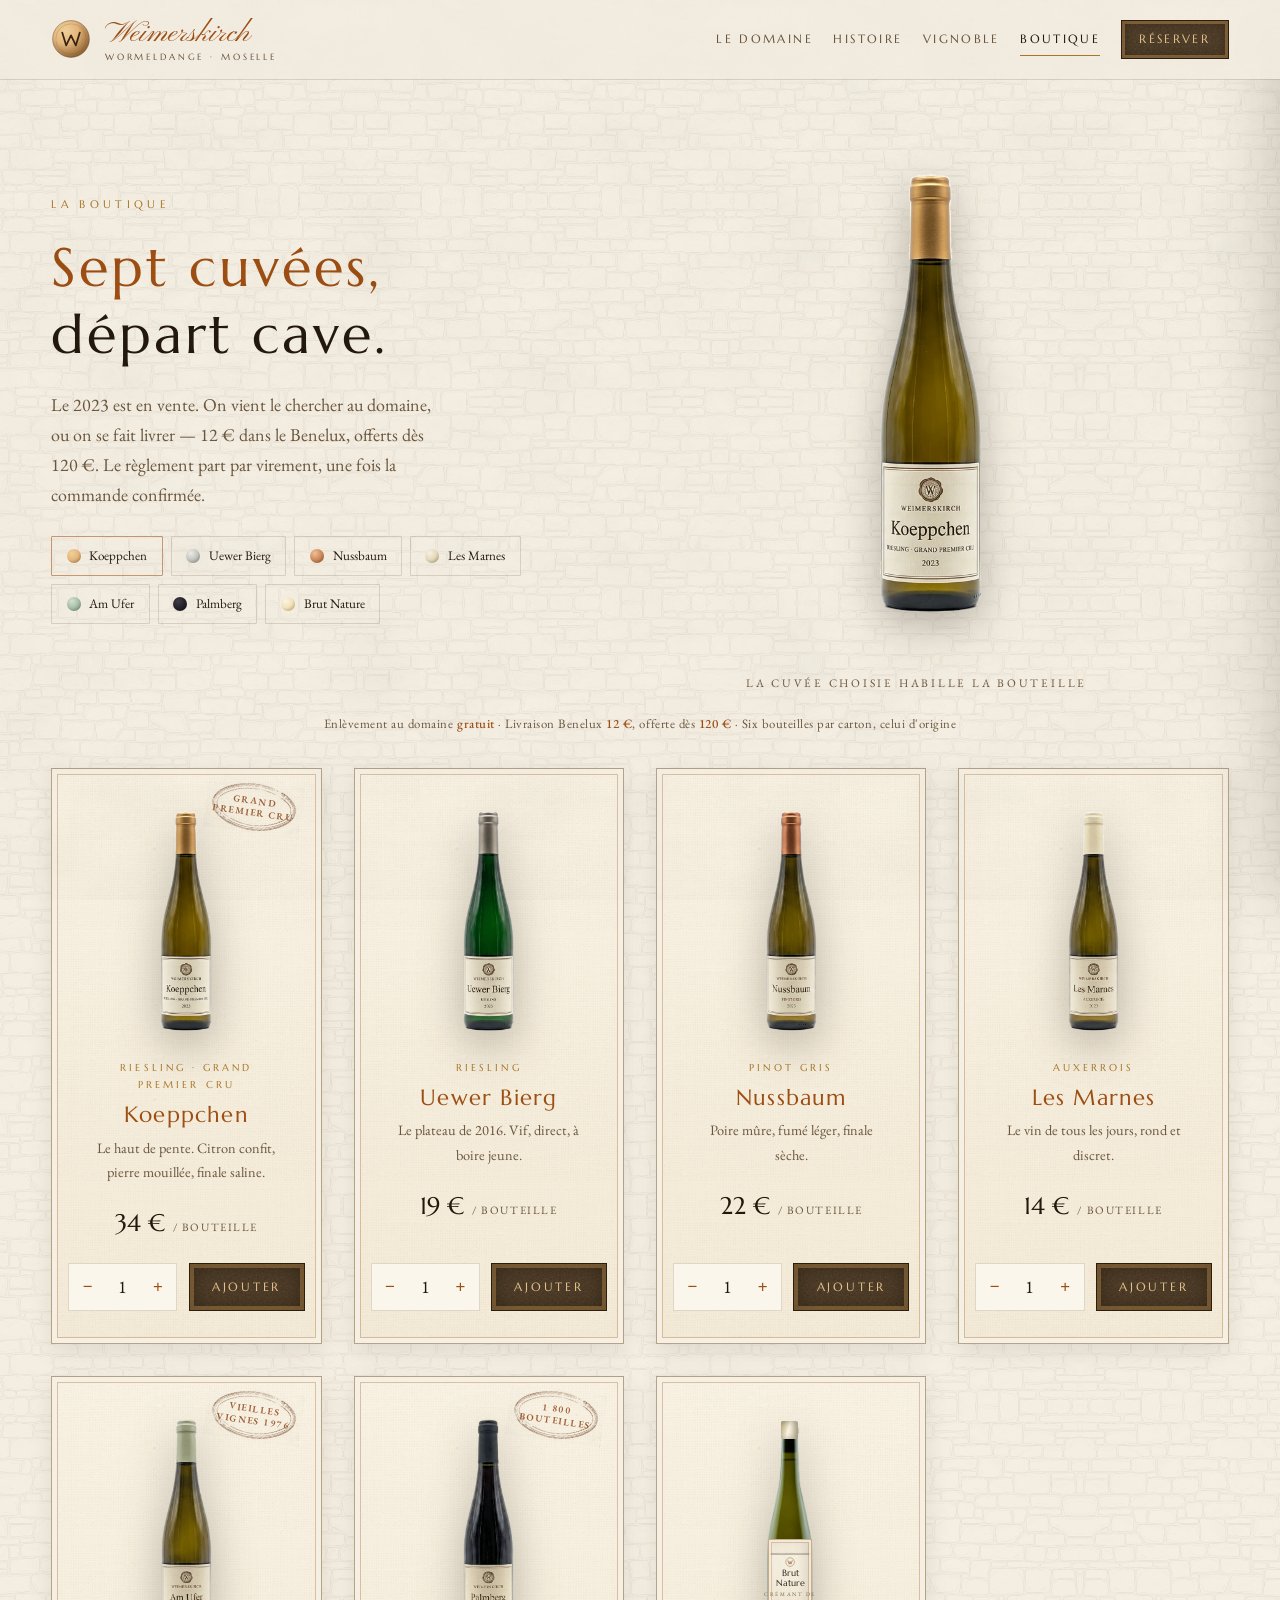
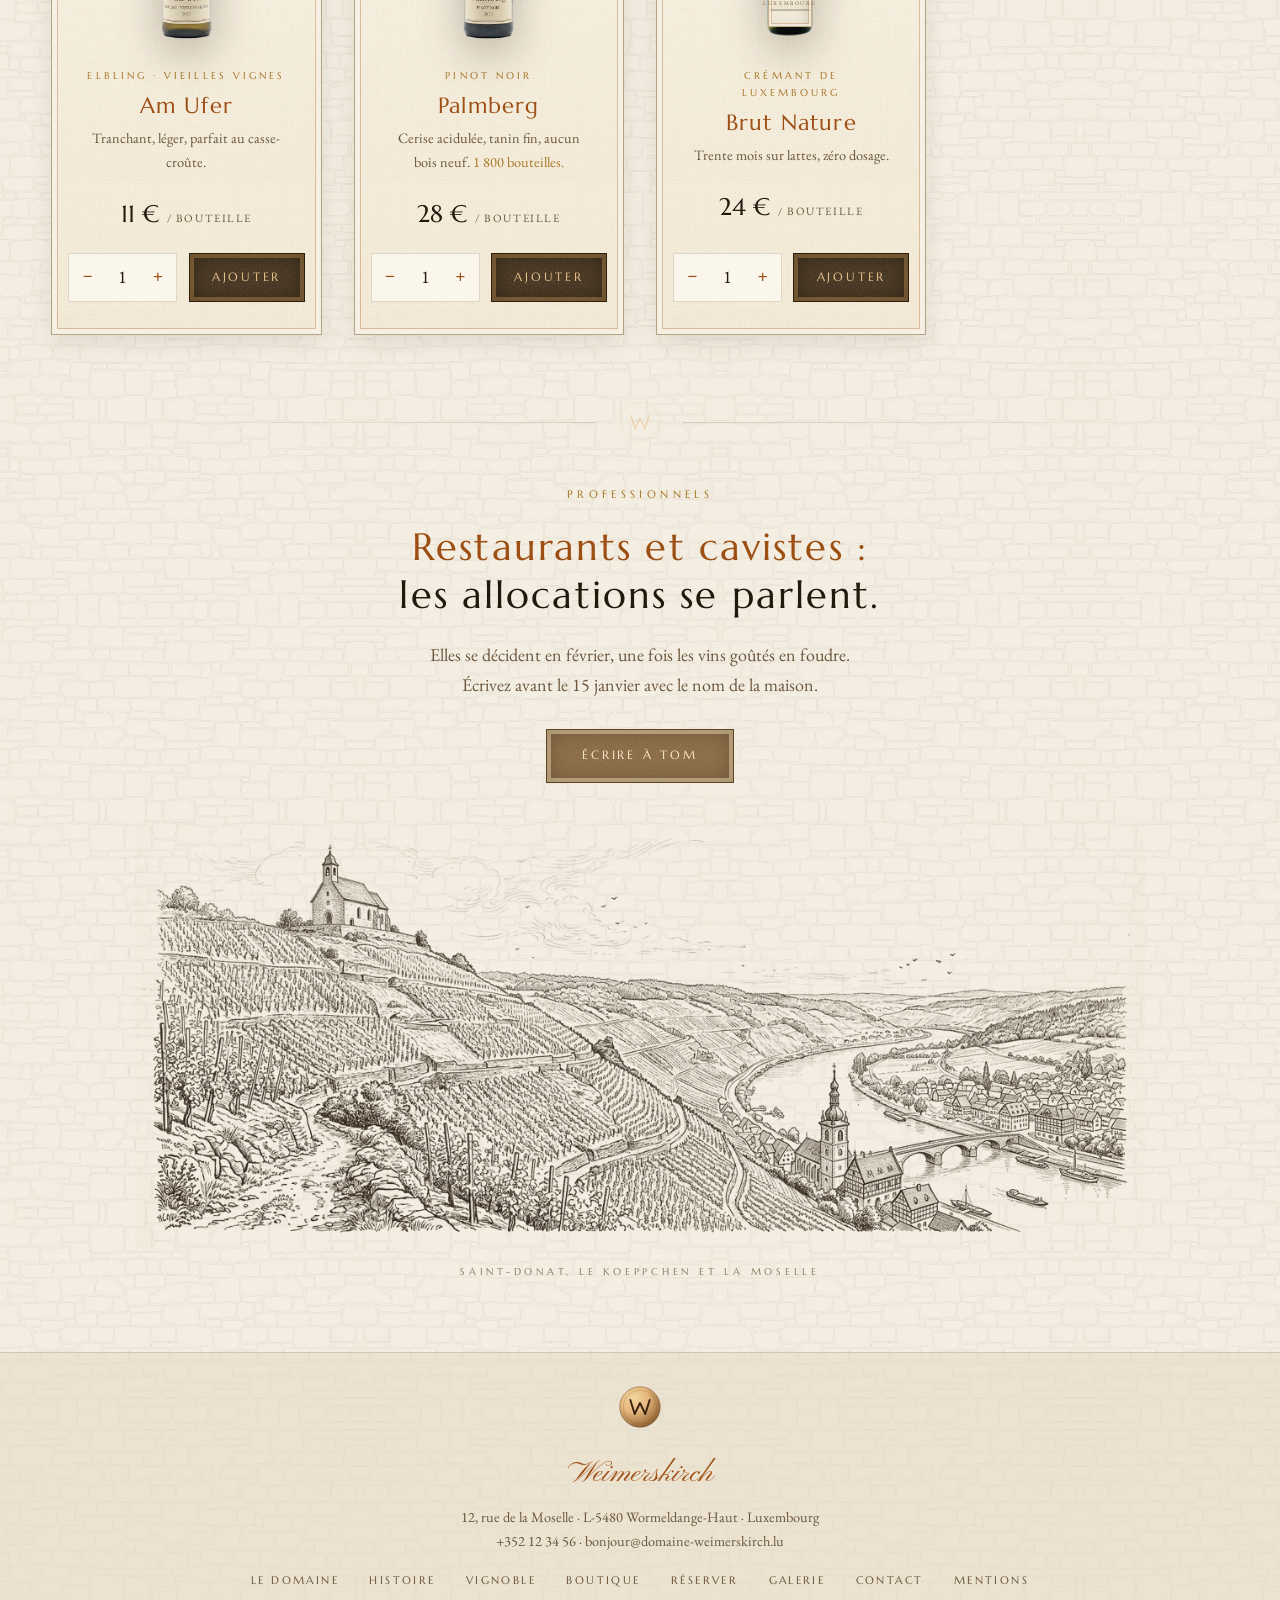
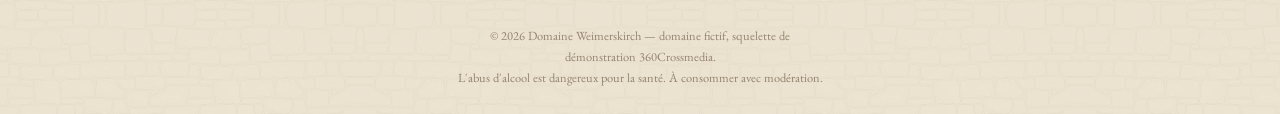
==== commit e005341e: "Envolée de feuilles supprimée, millésimes en bouton de page, encre du grimoire renforcée Co-Authored" ====
--- a/boutique.html
+++ b/boutique.html
@@ -31,7 +31,6 @@
   <nav class="nav" id="navigation" data-nav aria-label="Principale">
     <a href="index.html">Le domaine</a>
     <a href="histoire.html">Histoire</a>
-    <a href="histoire.html#carnet" data-va-carnet>Millésimes</a>
     <a href="vignoble.html">Vignoble</a>
     <a href="boutique.html" aria-current="page">Boutique</a>
     <a class="nav__panier" href="boutique.html#panier" data-panier-lien data-vide="true">Panier</a>
--- a/assets/css/site.css
+++ b/assets/css/site.css
@@ -879,7 +879,7 @@
     linear-gradient(292deg, rgba(58, 36, 16, 0) 44%, rgba(244, 214, 156, 0.1)),
     url('../img/cuir.jpg') center / cover;
   border-radius: 10px 13px 15px 11px / 13px 10px 12px 15px;
-  padding: clamp(26px, 3.8vw, 50px) clamp(30px, 4.6vw, 62px) clamp(38px, 5.2vw, 70px);
+  padding: clamp(14px, 2vw, 26px) clamp(16px, 2.4vw, 32px) clamp(20px, 2.8vw, 38px);
   box-shadow:
     inset 0 1px 0 rgba(244, 214, 156, 0.16),
     inset 0 -3px 8px rgba(0, 0, 0, 0.45),
@@ -1071,13 +1071,13 @@
   font-family: var(--titre);
   font-size: 0.84rem;
   letter-spacing: 0.03em;
-  color: #5c4a33;
-}
-.resa .champ label { color: #8a6120; }
+  color: #453626;
+}
+.resa .champ label { color: #7a4f14; }
 .resa .champ input, .resa .champ select {
   background: transparent;
   border: 0;
-  border-bottom: 1px solid rgba(70, 46, 20, 0.5);
+  border-bottom: 1px solid rgba(70, 46, 20, 0.65);
   border-radius: 0;
   padding: 0.42rem 0.2rem;
   font-style: italic;
@@ -1217,7 +1217,7 @@
 
 /* Sur un seul feuillet : les pages se suivent, le pli devient horizontal */
 @media (max-width: 900px) {
-  .resa__livre { padding: 18px 20px 28px; }
+  .resa__livre { padding: 12px 13px 18px; }
   .resa__pages { grid-template-columns: 1fr; padding: 8px 11px 10px; }
   .resa__pages::before { display: none; }
   .resa__pages::after {
